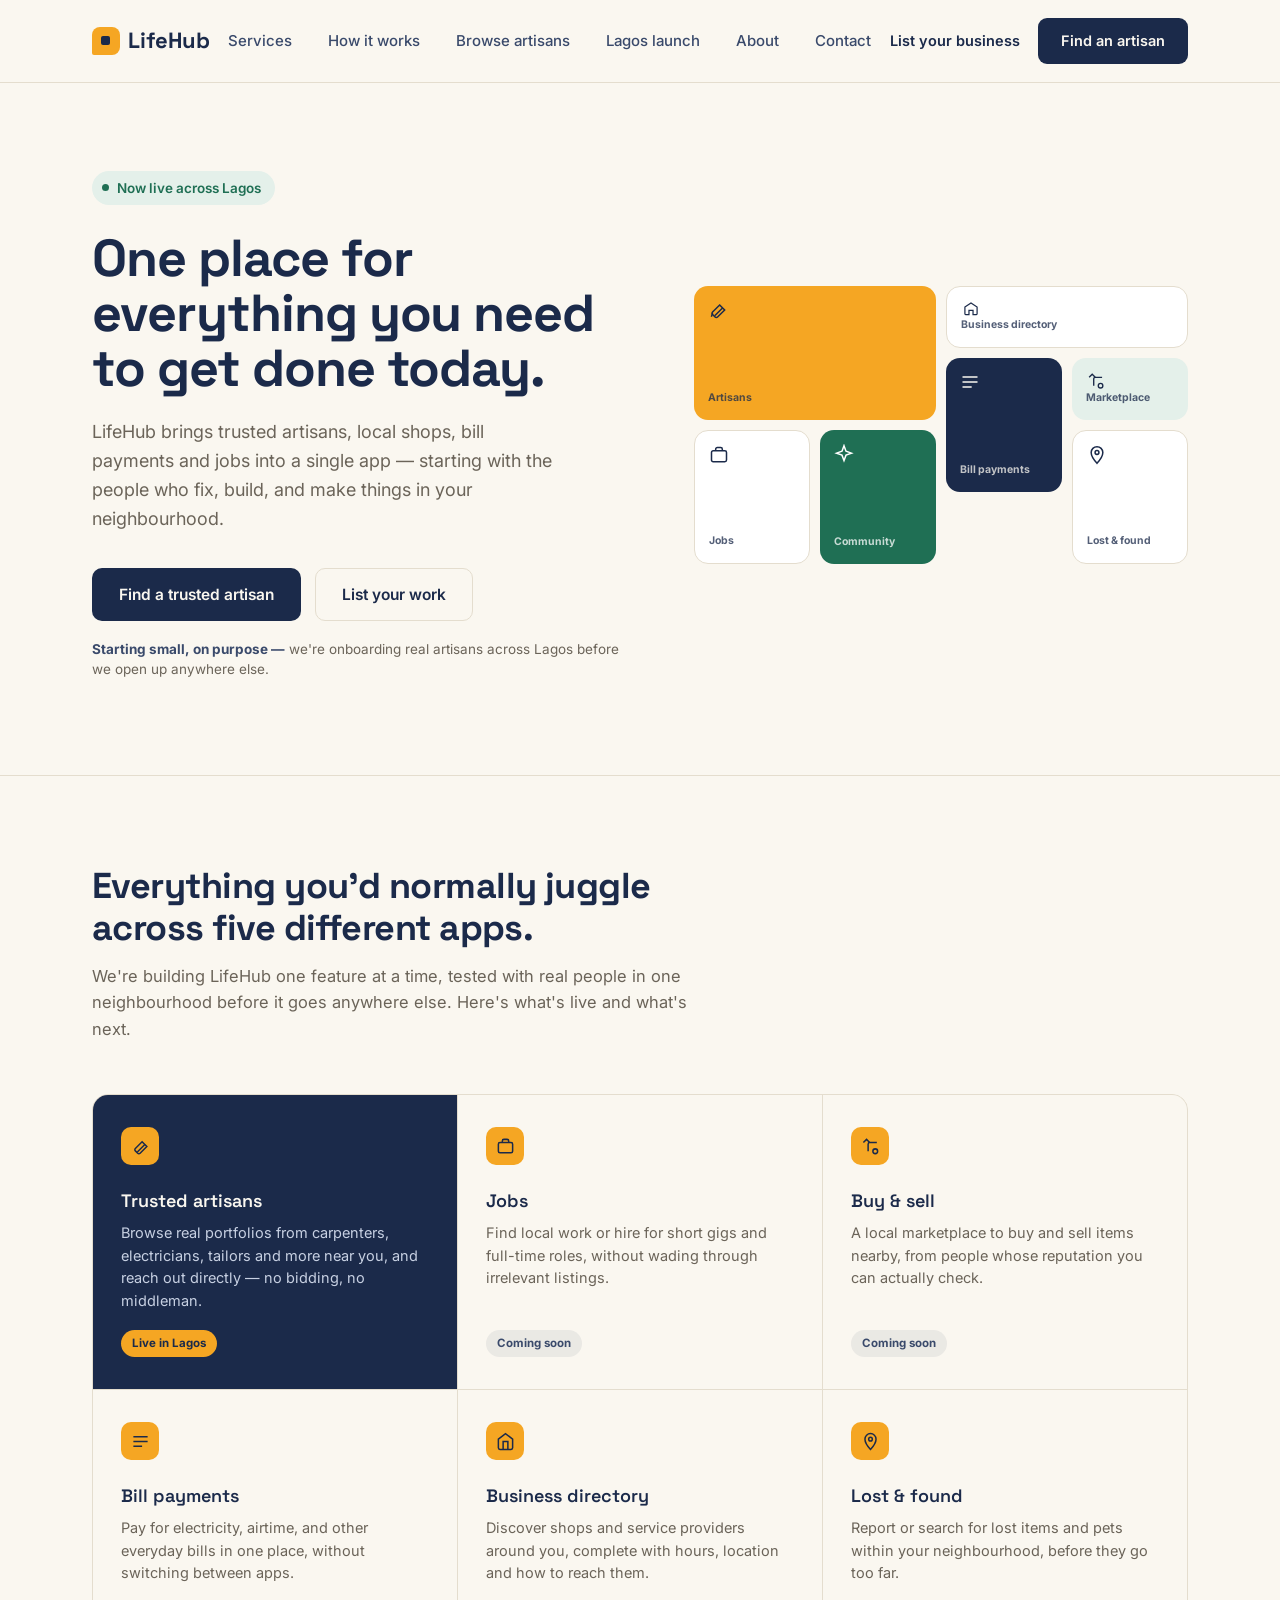
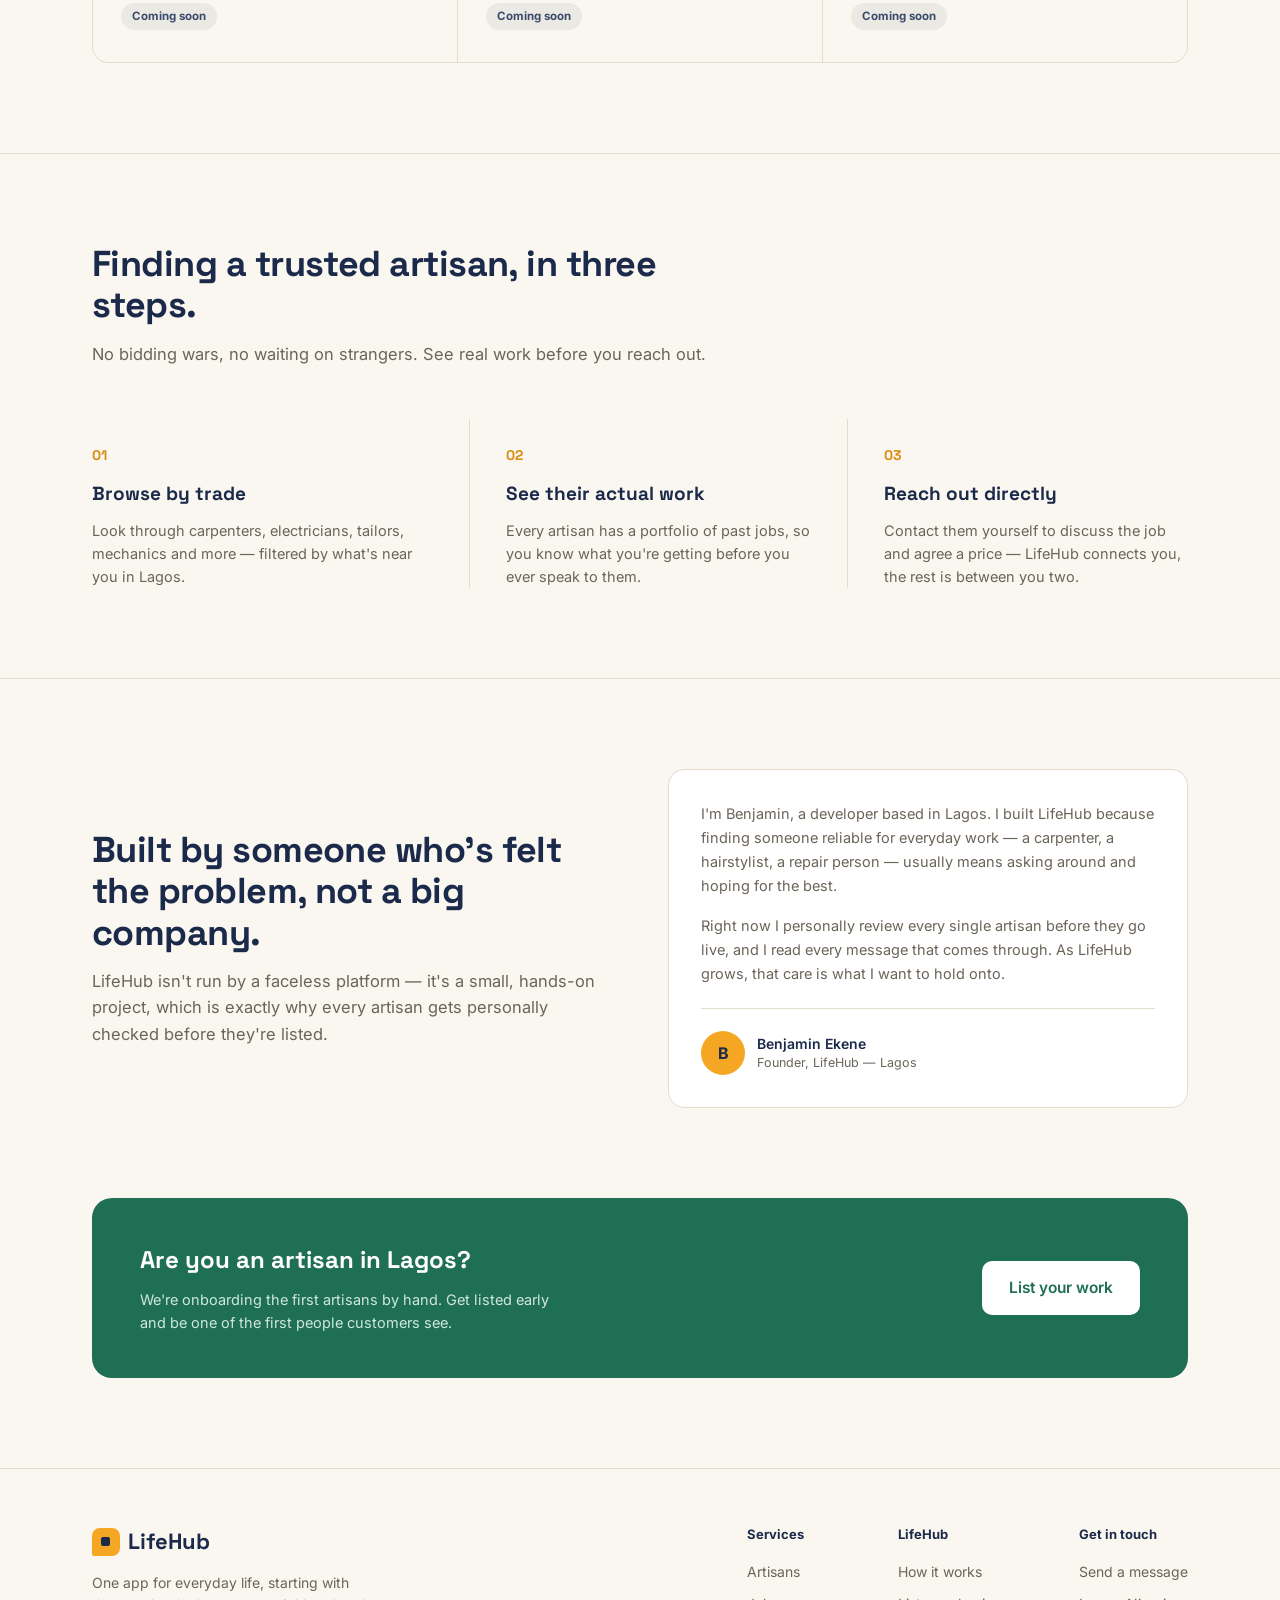
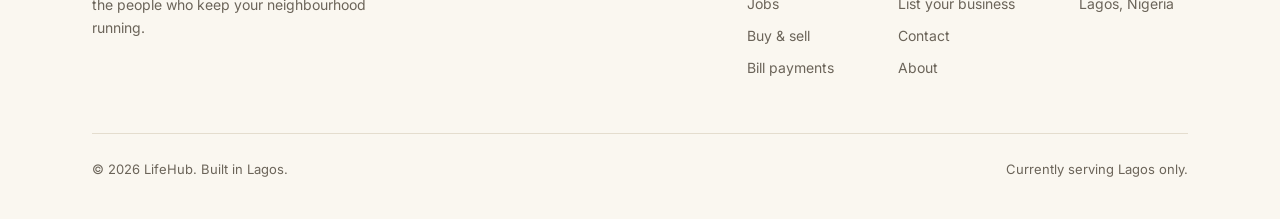
==== Index.html @ f6548a03 "Initial commit" ====
<!DOCTYPE html>
<html lang="en">
<head>
<meta charset="UTF-8">
<meta name="viewport" content="width=device-width, initial-scale=1.0">
<meta name="google-site-verification" content="GkeN5lmJ3OGEXdvxO642sOuE-AaN4ZKP-U6zUowFuHk" />
<title>LifeHub — Find Verified Artisans in Lagos</title>

<meta name="description" content="One app for everyday life in Lagos. Find trusted, verified artisans — plumbers, electricians, tailors and more.">

<!-- Open Graph / WhatsApp / Facebook -->
<meta property="og:type" content="website">
<meta property="og:title" content="LifeHub — One app for everyday life">
<meta property="og:description" content="Find trusted artisans across Lagos — real portfolios, no bidding, no middleman.">
<meta property="og:image" content="https://gleaming-crumble-67d3e2.netlify.app/og-image.png">
<meta property="og:url" content="https://gleaming-crumble-67d3e2.netlify.app/">

<!-- Twitter/X Card -->
<meta name="twitter:card" content="summary_large_image">
<meta name="twitter:title" content="LifeHub — One app for everyday life">
<meta name="twitter:description" content="Find trusted artisans across Lagos — real portfolios, no bidding, no middleman.">
<meta name="twitter:image" content="https://gleaming-crumble-67d3e2.netlify.app/og-image.png">

<link rel="icon" href="favicon.ico" sizes="any">
<link rel="icon" type="image/png" href="favicon-32.png">
<link rel="stylesheet" href="styles.css">
</head>
<body>

<header class="site-header">
  <div class="navbar">
    <a href="#top" class="logo"><span class="logo-mark"></span>LifeHub</a>

    <nav class="nav-links" id="navLinks">
      <a href="#services">Services</a>
      <a href="#how">How it works</a>
      <a href="browse.html">Browse artisans</a>
      <a href="#launch">Lagos launch</a>
      <a href="#about">About</a>
      <a href="contact.html">Contact</a>
    </nav>

    <div class="nav-actions">
      <a href="signup.html" class="btn-text">List your business</a>
      <a href="browse.html" class="btn btn-primary">Find an artisan</a>
      <button class="menu-toggle" id="menuToggle" aria-label="Toggle menu">
        <span></span><span></span><span></span>
      </button>
    </div>
  </div>
</header>

<main id="top">

  <!-- HERO -->
  <section class="hero">
    <div class="wrap">
      <div>
        <div class="eyebrow-pin"><span class="dot"></span>Now live across Lagos</div>
        <h1>One place for everything you need to get done today.</h1>
        <p class="lede">LifeHub brings trusted artisans, local shops, bill payments and jobs into a single app — starting with the people who fix, build, and make things in your neighbourhood.</p>
        <div class="hero-ctas">
          <a href="browse.html" class="btn btn-primary btn-large">Find a trusted artisan</a>
          <a href="signup.html" class="btn btn-secondary btn-large">List your work</a>
        </div>
        <p class="hero-note"><strong>Starting small, on purpose —</strong> we're onboarding real artisans across Lagos before we open up anywhere else.</p>
      </div>

      <div class="mosaic" aria-hidden="true">
        <div class="tile tile-1">
          <svg viewBox="0 0 24 24" fill="none" stroke="currentColor" stroke-width="1.8"><path d="M14 6l6 6-8.5 8.5a2.1 2.1 0 01-3 0l-3-3a2.1 2.1 0 010-3L14 6z"/><path d="M17.5 9.5L8 19"/><path d="M4 20l1.5-4"/></svg>
          <span class="tile-tag">Artisans</span>
        </div>
        <div class="tile tile-2">
          <svg viewBox="0 0 24 24" fill="none" stroke="currentColor" stroke-width="1.8"><path d="M3 9l9-6 9 6v10a1 1 0 01-1 1h-5v-6H9v6H4a1 1 0 01-1-1V9z"/></svg>
          <span class="tile-tag">Business directory</span>
        </div>
        <div class="tile tile-3">
          <svg viewBox="0 0 24 24" fill="none" stroke="currentColor" stroke-width="1.8"><path d="M3 6h18"/><path d="M3 12h18"/><path d="M3 18h11"/></svg>
          <span class="tile-tag">Bill payments</span>
        </div>
        <div class="tile tile-4">
          <svg viewBox="0 0 24 24" fill="none" stroke="currentColor" stroke-width="1.8"><path d="M20 7h-9a2 2 0 00-2 2v9"/><path d="M3 7l4-4 4 4"/><circle cx="18" cy="18" r="3"/></svg>
          <span class="tile-tag">Marketplace</span>
        </div>
        <div class="tile tile-5">
          <svg viewBox="0 0 24 24" fill="none" stroke="currentColor" stroke-width="1.8"><rect x="3" y="7" width="18" height="13" rx="2"/><path d="M8 7V5a2 2 0 012-2h4a2 2 0 012 2v2"/></svg>
          <span class="tile-tag">Jobs</span>
        </div>
        <div class="tile tile-6">
          <svg viewBox="0 0 24 24" fill="none" stroke="currentColor" stroke-width="1.8"><path d="M12 2l2.4 6.6L21 11l-6.6 2.4L12 20l-2.4-6.6L3 11l6.6-2.4L12 2z"/></svg>
          <span class="tile-tag">Community</span>
        </div>
        <div class="tile tile-7">
          <svg viewBox="0 0 24 24" fill="none" stroke="currentColor" stroke-width="1.8"><path d="M12 2a7 7 0 00-7 7c0 5.25 7 13 7 13s7-7.75 7-13a7 7 0 00-7-7z"/><circle cx="12" cy="9" r="2.3"/></svg>
          <span class="tile-tag">Lost &amp; found</span>
        </div>
      </div>
    </div>
  </section>

  <!-- SERVICES -->
  <section class="services" id="services">
    <div class="wrap">
      <div class="section-head">
        <h2>Everything you'd normally juggle across five different apps.</h2>
        <p>We're building LifeHub one feature at a time, tested with real people in one neighbourhood before it goes anywhere else. Here's what's live and what's next.</p>
      </div>

      <div class="service-board">

        <div class="service-cell is-live" id="artisans">
          <div>
            <div class="service-icon">
              <svg viewBox="0 0 24 24" fill="none" stroke="#1B2A4A" stroke-width="1.9"><path d="M14 6l6 6-8.5 8.5a2.1 2.1 0 01-3 0l-3-3a2.1 2.1 0 010-3L14 6z"/><path d="M17.5 9.5L8 19"/></svg>
            </div>
            <h3>Trusted artisans</h3>
            <p>Browse real portfolios from carpenters, electricians, tailors and more near you, and reach out directly — no bidding, no middleman.</p>
          </div>
          <span class="status-pill status-live">Live in Lagos</span>
        </div>

        <div class="service-cell">
          <div>
            <div class="service-icon">
              <svg viewBox="0 0 24 24" fill="none" stroke="#1B2A4A" stroke-width="1.9"><rect x="3" y="7" width="18" height="13" rx="2"/><path d="M8 7V5a2 2 0 012-2h4a2 2 0 012 2v2"/></svg>
            </div>
            <h3>Jobs</h3>
            <p>Find local work or hire for short gigs and full-time roles, without wading through irrelevant listings.</p>
          </div>
          <span class="status-pill status-soon">Coming soon</span>
        </div>

        <div class="service-cell">
          <div>
            <div class="service-icon">
              <svg viewBox="0 0 24 24" fill="none" stroke="#1B2A4A" stroke-width="1.9"><path d="M20 7h-9a2 2 0 00-2 2v9"/><path d="M3 7l4-4 4 4"/><circle cx="18" cy="18" r="3"/></svg>
            </div>
            <h3>Buy &amp; sell</h3>
            <p>A local marketplace to buy and sell items nearby, from people whose reputation you can actually check.</p>
          </div>
          <span class="status-pill status-soon">Coming soon</span>
        </div>

        <div class="service-cell">
          <div>
            <div class="service-icon">
              <svg viewBox="0 0 24 24" fill="none" stroke="#1B2A4A" stroke-width="1.9"><path d="M3 6h18"/><path d="M3 12h18"/><path d="M3 18h11"/></svg>
            </div>
            <h3>Bill payments</h3>
            <p>Pay for electricity, airtime, and other everyday bills in one place, without switching between apps.</p>
          </div>
          <span class="status-pill status-soon">Coming soon</span>
        </div>

        <div class="service-cell">
          <div>
            <div class="service-icon">
              <svg viewBox="0 0 24 24" fill="none" stroke="#1B2A4A" stroke-width="1.9"><path d="M9 22V12h6v10"/><path d="M3 9l9-7 9 7v11a2 2 0 01-2 2H5a2 2 0 01-2-2V9z"/></svg>
            </div>
            <h3>Business directory</h3>
            <p>Discover shops and service providers around you, complete with hours, location and how to reach them.</p>
          </div>
          <span class="status-pill status-soon">Coming soon</span>
        </div>

        <div class="service-cell">
          <div>
            <div class="service-icon">
              <svg viewBox="0 0 24 24" fill="none" stroke="#1B2A4A" stroke-width="1.9"><path d="M12 2a7 7 0 00-7 7c0 5.25 7 13 7 13s7-7.75 7-13a7 7 0 00-7-7z"/><circle cx="12" cy="9" r="2.3"/></svg>
            </div>
            <h3>Lost &amp; found</h3>
            <p>Report or search for lost items and pets within your neighbourhood, before they go too far.</p>
          </div>
          <span class="status-pill status-soon">Coming soon</span>
        </div>

      </div>
    </div>
  </section>

  <!-- HOW IT WORKS -->
  <section class="how" id="how">
    <div class="wrap">
      <div class="section-head">
        <h2>Finding a trusted artisan, in three steps.</h2>
        <p>No bidding wars, no waiting on strangers. See real work before you reach out.</p>
      </div>

      <div class="how-grid">
        <div class="how-step" data-num="01">
          <h3>Browse by trade</h3>
          <p>Look through carpenters, electricians, tailors, mechanics and more — filtered by what's near you in Lagos.</p>
        </div>
        <div class="how-step" data-num="02">
          <h3>See their actual work</h3>
          <p>Every artisan has a portfolio of past jobs, so you know what you're getting before you ever speak to them.</p>
        </div>
        <div class="how-step" data-num="03">
          <h3>Reach out directly</h3>
          <p>Contact them yourself to discuss the job and agree a price — LifeHub connects you, the rest is between you two.</p>
        </div>
      </div>
    </div>
  </section>

  <!-- ABOUT -->
  <section class="about-section" id="about">
    <div class="wrap">
      <div class="about-layout">
        <div class="section-head">
          <h2>Built by someone who's felt the problem, not a big company.</h2>
          <p>LifeHub isn't run by a faceless platform — it's a small, hands-on project, which is exactly why every artisan gets personally checked before they're listed.</p>
        </div>
        <div class="about-card">
          <p>I'm Benjamin, a developer based in Lagos. I built LifeHub because finding someone reliable for everyday work — a carpenter, a hairstylist, a repair person — usually means asking around and hoping for the best.</p>
          <p>Right now I personally review every single artisan before they go live, and I read every message that comes through. As LifeHub grows, that care is what I want to hold onto.</p>
          <div class="about-signature">
            <div class="about-avatar">B</div>
            <div>
              <div class="about-signature-name">Benjamin Ekene</div>
              <div class="about-signature-role">Founder, LifeHub — Lagos</div>
            </div>
          </div>
        </div>
      </div>
    </div>
  </section>

  <!-- LAUNCH BANNER -->
  <section class="wrap" id="launch">
    <div class="launch">
      <div>
        <h3>Are you an artisan in Lagos?</h3>
        <p>We're onboarding the first artisans by hand. Get listed early and be one of the first people customers see.</p>
      </div>
      <a href="signup.html" class="btn btn-primary btn-large">List your work</a>
    </div>
  </section>

</main>

<footer>
  <div class="wrap">
    <div class="footer-top">
      <div class="footer-brand">
        <a href="#top" class="logo"><span class="logo-mark"></span>LifeHub</a>
        <p>One app for everyday life, starting with the people who keep your neighbourhood running.</p>
      </div>

      <div class="footer-cols">
        <div class="footer-col">
          <h4>Services</h4>
          <a href="browse.html">Artisans</a>
          <a href="#services">Jobs</a>
          <a href="#services">Buy &amp; sell</a>
          <a href="#services">Bill payments</a>
        </div>
        <div class="footer-col">
          <h4>LifeHub</h4>
          <a href="#how">How it works</a>
          <a href="signup.html">List your business</a>
          <a href="contact.html">Contact</a>
          <a href="#top">About</a>
        </div>
        <div class="footer-col">
          <h4>Get in touch</h4>
          <a href="contact.html">Send a message</a>
          <a href="#">Lagos, Nigeria</a>
        </div>
      </div>
    </div>

    <div class="footer-bottom">
      <span>© 2026 LifeHub. Built in Lagos.</span>
      <span>Currently serving Lagos only.</span>
    </div>
  </div>
</footer>

<script src="script.js"></script>

</body>
</html>
---- styles.css ----
@import url('https://fonts.googleapis.com/css2?family=Space+Grotesk:wght@400;500;600;700&family=Inter:wght@400;500;600;700&display=swap');

  :root{
    --paper: #FAF7F0;
    --ink: #1B2A4A;
    --ink-soft: #3A4A6B;
    --marigold: #F5A623;
    --marigold-deep: #D98C0F;
    --leaf: #1F6F54;
    --leaf-soft: #E4F0EA;
    --text: #201D18;
    --text-mute: #6B6459;
    --line: #E4DDCE;
    --white: #FFFFFF;
  }

  *{box-sizing:border-box; margin:0; padding:0;}

  html{scroll-behavior:smooth;}

  body{
    background:var(--paper);
    color:var(--text);
    font-family:'Inter', sans-serif;
    line-height:1.5;
    -webkit-font-smoothing:antialiased;
  }

  h1,h2,h3, .logo{
    font-family:'Space Grotesk', sans-serif;
    color:var(--ink);
  }

  a{color:inherit; text-decoration:none;}

  img,svg{display:block; max-width:100%;}

  .wrap{
    max-width:1160px;
    margin:0 auto;
    padding:0 32px;
  }

  /* ---------- NAVBAR ---------- */

  header.site-header{
    position:sticky;
    top:0;
    z-index:50;
    background:rgba(250,247,240,0.92);
    backdrop-filter:blur(8px);
    border-bottom:1px solid var(--line);
  }

  .navbar{
    display:flex;
    align-items:center;
    justify-content:space-between;
    padding:18px 32px;
    max-width:1160px;
    margin:0 auto;
  }

  .logo{
    font-size:22px;
    font-weight:700;
    letter-spacing:-0.01em;
    display:flex;
    align-items:center;
    gap:8px;
  }

  .logo-mark{
    width:28px;
    height:28px;
    background:var(--marigold);
    border-radius:8px 8px 8px 2px;
    display:inline-block;
    position:relative;
  }
  .logo-mark::after{
    content:"";
    position:absolute;
    width:9px;
    height:9px;
    background:var(--ink);
    border-radius:2px;
    top:9px;
    left:9px;
  }

  nav.nav-links{
    display:flex;
    align-items:center;
    gap:36px;
  }

  nav.nav-links a{
    font-size:15px;
    font-weight:500;
    color:var(--ink-soft);
    transition:color .15s ease;
  }

  nav.nav-links a:hover{ color:var(--ink); }

  .nav-actions{
    display:flex;
    align-items:center;
    gap:18px;
  }

  .btn{
    display:inline-flex;
    align-items:center;
    justify-content:center;
    padding:11px 22px;
    border-radius:9px;
    font-weight:600;
    font-size:14.5px;
    cursor:pointer;
    border:1px solid transparent;
    transition:transform .12s ease, box-shadow .12s ease, background .15s ease;
  }

  .btn-primary{
    background:var(--ink);
    color:var(--paper);
  }
  .btn-primary:hover{ background:#233761; }

  .btn-text{
    color:var(--ink);
    font-weight:600;
    font-size:14.5px;
  }

  .menu-toggle{
    display:none;
    flex-direction:column;
    gap:5px;
    background:none;
    border:none;
    cursor:pointer;
    padding:6px;
  }
  .menu-toggle span{
    width:22px;
    height:2px;
    background:var(--ink);
    display:block;
  }

  /* ---------- HERO ---------- */

  .hero{
    padding:88px 0 96px;
  }

  .hero .wrap{
    display:grid;
    grid-template-columns:1.05fr 0.95fr;
    gap:56px;
    align-items:center;
  }

  .eyebrow-pin{
    display:inline-flex;
    align-items:center;
    gap:8px;
    background:var(--leaf-soft);
    color:var(--leaf);
    font-weight:600;
    font-size:13.5px;
    padding:7px 14px 7px 10px;
    border-radius:100px;
    margin-bottom:26px;
  }
  .eyebrow-pin .dot{
    width:7px; height:7px; border-radius:50%;
    background:var(--leaf);
  }

  .hero h1{
    font-size:52px;
    line-height:1.06;
    font-weight:700;
    letter-spacing:-0.02em;
    max-width:560px;
  }

  .hero p.lede{
    margin-top:22px;
    font-size:18px;
    color:var(--text-mute);
    max-width:460px;
    line-height:1.6;
  }

  .hero-ctas{
    margin-top:34px;
    display:flex;
    gap:14px;
    align-items:center;
    flex-wrap:wrap;
  }

  .btn-large{
    padding:14px 26px;
    font-size:15.5px;
    border-radius:10px;
  }

  .btn-secondary{
    background:transparent;
    color:var(--ink);
    border:1.5px solid var(--line);
  }
  .btn-secondary:hover{ border-color:var(--ink); }

  .hero-note{
    margin-top:18px;
    font-size:13.5px;
    color:var(--text-mute);
  }
  .hero-note strong{ color:var(--ink-soft); }

  /* ---------- HERO MOSAIC ---------- */

  .mosaic{
    display:grid;
    grid-template-columns:repeat(4, 1fr);
    grid-template-rows:repeat(4, 62px);
    gap:10px;
  }

  .tile{
    border-radius:14px;
    padding:14px;
    display:flex;
    flex-direction:column;
    justify-content:space-between;
    font-size:12.5px;
    font-weight:600;
    color:var(--ink);
  }

  .tile svg{ width:20px; height:20px; }

  .tile-1{ grid-column:1/3; grid-row:1/3; background:var(--marigold); color:var(--ink); }
  .tile-2{ grid-column:3/5; grid-row:1/2; background:var(--white); border:1px solid var(--line); }
  .tile-3{ grid-column:3/4; grid-row:2/4; background:var(--ink); color:var(--paper); }
  .tile-4{ grid-column:4/5; grid-row:2/3; background:var(--leaf-soft); }
  .tile-5{ grid-column:1/2; grid-row:3/5; background:var(--white); border:1px solid var(--line); }
  .tile-6{ grid-column:2/3; grid-row:3/5; background:var(--leaf); color:var(--white); }
  .tile-7{ grid-column:4/5; grid-row:3/5; background:var(--white); border:1px solid var(--line); }

  .tile-tag{
    font-size:10.5px;
    font-weight:700;
    text-transform:none;
    opacity:.75;
  }

  /* ---------- SERVICES ---------- */

  .services{
    padding:90px 0;
    border-top:1px solid var(--line);
  }

  .section-head{
    max-width:620px;
    margin-bottom:52px;
  }

  .section-head h2{
    font-size:36px;
    font-weight:700;
    letter-spacing:-0.015em;
    line-height:1.15;
  }

  .section-head p{
    margin-top:14px;
    font-size:16.5px;
    color:var(--text-mute);
    line-height:1.6;
  }

  .service-board{
    display:grid;
    grid-template-columns:repeat(3, 1fr);
    gap:1px;
    background:var(--line);
    border:1px solid var(--line);
    border-radius:16px;
    overflow:hidden;
  }

  .service-cell{
    background:var(--paper);
    padding:32px 28px;
    position:relative;
    min-height:190px;
    display:flex;
    flex-direction:column;
    justify-content:space-between;
  }

  .service-cell.is-live{
    background:var(--ink);
    color:var(--paper);
  }

  .service-cell.is-live h3{ color:var(--paper); }
  .service-cell.is-live p{ color:#C7D0E2; }

  .service-icon{
    width:38px;
    height:38px;
    border-radius:10px;
    background:var(--marigold);
    display:flex;
    align-items:center;
    justify-content:center;
    margin-bottom:22px;
  }

  .service-cell.is-live .service-icon{ background:var(--marigold); }

  .service-icon svg{ width:19px; height:19px; }

  .service-cell h3{
    font-size:18px;
    font-weight:600;
    margin-bottom:8px;
  }

  .service-cell p{
    font-size:14.5px;
    color:var(--text-mute);
    line-height:1.55;
  }

  .status-pill{
    align-self:flex-start;
    margin-top:18px;
    font-size:11.5px;
    font-weight:700;
    padding:5px 11px;
    border-radius:100px;
  }

  .status-live{
    background:var(--marigold);
    color:var(--ink);
  }

  .status-soon{
    background:rgba(27,42,74,0.07);
    color:var(--ink-soft);
  }

  .service-cell.is-live .status-soon{
    background:rgba(255,255,255,0.12);
    color:#C7D0E2;
  }

  /* ---------- HOW IT WORKS ---------- */

  .how{
    padding:90px 0;
    border-top:1px solid var(--line);
  }

  .how-grid{
    display:grid;
    grid-template-columns:repeat(3, 1fr);
    gap:36px;
    margin-top:52px;
  }

  .how-step{
    position:relative;
    padding-top:26px;
  }

  .how-step::before{
    content:attr(data-num);
    font-family:'Space Grotesk', sans-serif;
    font-size:14px;
    font-weight:700;
    color:var(--marigold-deep);
    display:block;
    margin-bottom:14px;
  }

  .how-step h3{
    font-size:19px;
    margin-bottom:10px;
  }

  .how-step p{
    font-size:14.5px;
    color:var(--text-mute);
    line-height:1.6;
  }

  .how-step + .how-step{
    border-left:1px solid var(--line);
    padding-left:36px;
  }

  /* ---------- LAUNCH BANNER ---------- */

  .launch{
    background:var(--leaf);
    color:var(--white);
    border-radius:20px;
    padding:44px 48px;
    margin:0 32px 90px;
    max-width:1096px;
    margin-left:auto;
    margin-right:auto;
    display:flex;
    align-items:center;
    justify-content:space-between;
    gap:32px;
    flex-wrap:wrap;
  }

  .launch h3{
    color:var(--white);
    font-size:24px;
    max-width:420px;
  }

  .launch p{
    margin-top:10px;
    color:#CFE7DD;
    font-size:14.5px;
    max-width:420px;
    line-height:1.6;
  }

  .launch .btn-primary{
    background:var(--white);
    color:var(--leaf);
    white-space:nowrap;
  }
  .launch .btn-primary:hover{ background:#F1FBF6; }

  /* ---------- FOOTER ---------- */

  footer{
    border-top:1px solid var(--line);
    padding:56px 0 40px;
  }

  .footer-top{
    display:flex;
    justify-content:space-between;
    gap:40px;
    flex-wrap:wrap;
    margin-bottom:44px;
  }

  .footer-brand p{
    margin-top:14px;
    font-size:14px;
    color:var(--text-mute);
    max-width:280px;
    line-height:1.6;
  }

  .footer-cols{
    display:flex;
    gap:64px;
    flex-wrap:wrap;
  }

  .footer-col h4{
    font-size:13px;
    font-weight:700;
    color:var(--ink);
    margin-bottom:16px;
  }

  .footer-col a{
    display:block;
    font-size:14px;
    color:var(--text-mute);
    margin-bottom:11px;
  }
  .footer-col a:hover{ color:var(--ink); }

  .footer-bottom{
    padding-top:26px;
    border-top:1px solid var(--line);
    display:flex;
    justify-content:space-between;
    font-size:13px;
    color:var(--text-mute);
    flex-wrap:wrap;
    gap:12px;
  }

  /* ---------- RESPONSIVE ---------- */

  @media (max-width:860px){
    .hero .wrap{ grid-template-columns:1fr; }
    .mosaic{ grid-template-rows:repeat(4, 54px); order:-1; }
    .hero h1{ font-size:38px; }
    .service-board{ grid-template-columns:1fr; }
    .how-grid{ grid-template-columns:1fr; }
    .how-step + .how-step{ border-left:none; padding-left:0; border-top:1px solid var(--line); padding-top:26px; }
    nav.nav-links{
      position:absolute;
      top:100%;
      left:0;
      right:0;
      background:var(--paper);
      border-bottom:1px solid var(--line);
      flex-direction:column;
      align-items:flex-start;
      padding:24px 32px;
      gap:18px;
      display:none;
    }
    nav.nav-links.open{ display:flex; }
    .menu-toggle{ display:flex; }
    .nav-actions .btn-text{ display:none; }
    .launch{ flex-direction:column; align-items:flex-start; }
  }

  @media (prefers-reduced-motion: reduce){
    html{ scroll-behavior:auto; }
    *{ transition:none !important; }
  }

  /* ---------- FORM PAGES (signup / browse) ---------- */

  .page-hero{
    padding:56px 0 40px;
    border-bottom:1px solid var(--line);
  }

  .page-hero .eyebrow-pin{ margin-bottom:20px; }

  .page-hero h1{
    font-size:38px;
    font-weight:700;
    letter-spacing:-0.015em;
    max-width:640px;
  }

  .page-hero p.lede{
    margin-top:14px;
    font-size:16.5px;
    color:var(--text-mute);
    max-width:560px;
    line-height:1.6;
  }

  .form-section{
    padding:56px 0 100px;
  }

  .form-layout{
    display:grid;
    grid-template-columns:1fr 320px;
    gap:48px;
    align-items:start;
  }

  .form-card{
    background:var(--white);
    border:1px solid var(--line);
    border-radius:16px;
    padding:40px;
  }

  .form-group{
    margin-bottom:26px;
  }

  .form-group:last-child{ margin-bottom:0; }

  .form-row{
    display:grid;
    grid-template-columns:1fr 1fr;
    gap:20px;
  }

  label{
    display:block;
    font-size:14px;
    font-weight:600;
    color:var(--ink);
    margin-bottom:8px;
  }

  label .optional{
    font-weight:500;
    color:var(--text-mute);
    font-size:12.5px;
  }

  .field-hint{
    margin-top:7px;
    font-size:13px;
    color:var(--text-mute);
  }

  input[type="text"],
  input[type="tel"],
  input[type="email"],
  select,
  textarea{
    width:100%;
    font-family:'Inter', sans-serif;
    font-size:15px;
    color:var(--text);
    background:var(--paper);
    border:1.5px solid var(--line);
    border-radius:9px;
    padding:12px 14px;
    transition:border-color .15s ease;
  }

  input[type="text"]:focus,
  input[type="tel"]:focus,
  input[type="email"]:focus,
  select:focus,
  textarea:focus{
    outline:none;
    border-color:var(--ink);
  }

  textarea{
    resize:vertical;
    min-height:110px;
    line-height:1.55;
  }

  select{
    appearance:none;
    background-image:url("data:image/svg+xml;utf8,<svg xmlns='http://www.w3.org/2000/svg' width='14' height='14' viewBox='0 0 24 24' fill='none' stroke='%233A4A6B' stroke-width='2'><path d='M6 9l6 6 6-6'/></svg>");
    background-repeat:no-repeat;
    background-position:right 14px center;
    padding-right:38px;
  }

  .chip-group{
    display:flex;
    flex-wrap:wrap;
    gap:10px;
  }

  .chip-option{
    position:relative;
  }

  .chip-option input{
    position:absolute;
    opacity:0;
    width:100%;
    height:100%;
    cursor:pointer;
    margin:0;
  }

  .chip-option span{
    display:inline-flex;
    align-items:center;
    padding:9px 16px;
    border-radius:100px;
    border:1.5px solid var(--line);
    font-size:14px;
    font-weight:500;
    color:var(--ink-soft);
    background:var(--paper);
    transition:all .12s ease;
  }

  .chip-option input:checked + span{
    background:var(--ink);
    border-color:var(--ink);
    color:var(--paper);
  }

  .upload-zone{
    border:1.5px dashed var(--line);
    border-radius:12px;
    padding:32px 20px;
    text-align:center;
    background:var(--paper);
    cursor:pointer;
    transition:border-color .15s ease;
  }

  .upload-zone:hover, .upload-zone.dragover{
    border-color:var(--marigold-deep);
  }

  .upload-zone svg{
    width:26px;
    height:26px;
    margin:0 auto 12px;
    color:var(--ink-soft);
  }

  .upload-zone p{
    font-size:14px;
    color:var(--text-mute);
  }

  .upload-zone p strong{ color:var(--ink); }

  .upload-zone input[type="file"]{ display:none; }

  .preview-grid{
    display:flex;
    flex-wrap:wrap;
    gap:10px;
    margin-top:14px;
  }

  .preview-thumb{
    width:64px;
    height:64px;
    border-radius:8px;
    background:var(--leaf-soft);
    display:flex;
    align-items:center;
    justify-content:center;
    font-size:11px;
    font-weight:600;
    color:var(--leaf);
    text-align:center;
    padding:4px;
    overflow:hidden;
    position:relative;
  }

  .preview-thumb img{
    width:100%;
    height:100%;
    object-fit:cover;
    border-radius:8px;
  }

  .preview-thumb button{
    position:absolute;
    top:-6px;
    right:-6px;
    width:18px;
    height:18px;
    border-radius:50%;
    background:var(--ink);
    color:var(--paper);
    border:none;
    font-size:11px;
    line-height:1;
    cursor:pointer;
  }

  .form-submit-row{
    margin-top:8px;
    display:flex;
    align-items:center;
    gap:16px;
  }

  .form-note{
    font-size:13px;
    color:var(--text-mute);
  }

  /* sidebar */

  .form-side{
    display:flex;
    flex-direction:column;
    gap:20px;
  }

  .side-card{
    background:var(--leaf-soft);
    border-radius:14px;
    padding:26px;
  }

  .side-card h4{
    font-size:15px;
    font-weight:700;
    color:var(--leaf);
    margin-bottom:12px;
  }

  .side-card ul{
    list-style:none;
    display:flex;
    flex-direction:column;
    gap:10px;
  }

  .side-card li{
    font-size:13.5px;
    color:var(--ink-soft);
    line-height:1.5;
    padding-left:18px;
    position:relative;
  }

  .side-card li::before{
    content:"";
    position:absolute;
    left:0;
    top:6px;
    width:6px;
    height:6px;
    border-radius:50%;
    background:var(--leaf);
  }

  .side-card.dark{
    background:var(--ink);
  }

  .side-card.dark h4{ color:var(--marigold); }
  .side-card.dark li{ color:#C7D0E2; }
  .side-card.dark li::before{ background:var(--marigold); }

  /* success state */

  .success-state{
    text-align:center;
    padding:60px 20px;
  }

  .success-icon{
    width:64px;
    height:64px;
    border-radius:50%;
    background:var(--leaf-soft);
    color:var(--leaf);
    display:flex;
    align-items:center;
    justify-content:center;
    margin:0 auto 24px;
  }

  .success-icon svg{ width:28px; height:28px; }

  .success-state h2{ font-size:26px; margin-bottom:10px; }
  .success-state p{ color:var(--text-mute); font-size:15px; max-width:400px; margin:0 auto; }

  @media (max-width:860px){
    .form-layout{ grid-template-columns:1fr; }
    .form-row{ grid-template-columns:1fr; }
    .form-card{ padding:26px; }
  }

  /* ---------- BROWSE PAGE ---------- */

  .browse-controls{
    display:flex;
    gap:14px;
    align-items:center;
    margin-bottom:36px;
    flex-wrap:wrap;
  }

  .search-input{
    position:relative;
    flex:1;
    min-width:220px;
  }

  .search-input svg{
    position:absolute;
    left:14px;
    top:50%;
    transform:translateY(-50%);
    width:17px;
    height:17px;
    color:var(--text-mute);
  }

  .search-input input{
    padding-left:42px;
  }

  .filter-chips{
    display:flex;
    gap:8px;
    flex-wrap:wrap;
  }

  .filter-chip{
    padding:9px 16px;
    border-radius:100px;
    border:1.5px solid var(--line);
    font-size:13.5px;
    font-weight:500;
    color:var(--ink-soft);
    background:var(--white);
    cursor:pointer;
    transition:all .12s ease;
  }

  .filter-chip.active{
    background:var(--ink);
    border-color:var(--ink);
    color:var(--paper);
  }

  .artisan-grid{
    display:grid;
    grid-template-columns:repeat(3, 1fr);
    gap:20px;
  }

  .artisan-card{
    background:var(--white);
    border:1px solid var(--line);
    border-radius:16px;
    overflow:hidden;
    transition:box-shadow .15s ease, transform .15s ease;
  }

  .artisan-card:hover{
    box-shadow:0 8px 24px rgba(27,42,74,0.08);
    transform:translateY(-2px);
  }

  .artisan-photos{
    display:grid;
    grid-template-columns:1.3fr 1fr;
    grid-template-rows:1fr;
    gap:2px;
    height:130px;
    overflow:hidden;
  }

  .artisan-photos .photo-main,
  .artisan-photos .photo-stack{
    background:var(--leaf-soft);
    display:flex;
    align-items:center;
    justify-content:center;
    color:var(--leaf);
    font-size:11px;
    font-weight:600;
    overflow:hidden;
  }

  .artisan-photos .photo-stack{
    display:flex;
    flex-direction:column;
    gap:2px;
  }

  .artisan-photos .photo-stack > div{
    flex:1;
    background:var(--leaf-soft);
    display:flex;
    align-items:center;
    justify-content:center;
    color:var(--leaf);
    overflow:hidden;
  }

  .artisan-body{
    padding:20px;
  }

  .artisan-top{
    display:flex;
    justify-content:space-between;
    align-items:flex-start;
    gap:10px;
    margin-bottom:6px;
  }

  .artisan-body h3{
    font-size:16.5px;
    font-weight:600;
  }

  .trade-tag{
    font-size:11.5px;
    font-weight:700;
    color:var(--marigold-deep);
    background:rgba(245,166,35,0.13);
    padding:4px 10px;
    border-radius:100px;
    white-space:nowrap;
  }

  .artisan-meta{
    font-size:13px;
    color:var(--text-mute);
    margin-bottom:10px;
  }

  .artisan-bio{
    font-size:13.5px;
    color:var(--text-mute);
    line-height:1.55;
    margin-bottom:16px;
  }

  .artisan-contact{
    width:100%;
    text-align:center;
  }

  .empty-state{
    text-align:center;
    padding:70px 20px;
    color:var(--text-mute);
    grid-column:1/-1;
  }

  .empty-state h3{
    color:var(--ink);
    font-size:19px;
    margin-bottom:8px;
  }

  @media (max-width:860px){
    .artisan-grid{ grid-template-columns:1fr; }
  }
  @media (min-width:861px) and (max-width:1100px){
    .artisan-grid{ grid-template-columns:repeat(2, 1fr); }
  }

  /* ---------- ADMIN PAGE ---------- */

  .admin-shell{
    min-height:100vh;
  }

  .admin-login-wrap{
    min-height:calc(100vh - 200px);
    display:flex;
    align-items:center;
    justify-content:center;
    padding:40px 20px;
  }

  .login-card{
    background:var(--white);
    border:1px solid var(--line);
    border-radius:16px;
    padding:40px;
    width:100%;
    max-width:380px;
  }

  .login-card h2{
    font-size:22px;
    margin-bottom:6px;
  }

  .login-card p.lede-sm{
    font-size:14px;
    color:var(--text-mute);
    margin-bottom:26px;
  }

  .login-error{
    background:#FDEDED;
    color:#B4232C;
    font-size:13.5px;
    padding:10px 14px;
    border-radius:8px;
    margin-bottom:18px;
    display:none;
  }

  .admin-header{
    padding:32px 0 24px;
    border-bottom:1px solid var(--line);
    display:flex;
    justify-content:space-between;
    align-items:center;
    flex-wrap:wrap;
    gap:16px;
  }

  .admin-header h1{
    font-size:26px;
    font-weight:700;
  }

  .status-tabs{
    display:flex;
    gap:8px;
    margin:28px 0 24px;
  }

  .status-tab{
    padding:9px 18px;
    border-radius:100px;
    border:1.5px solid var(--line);
    font-size:13.5px;
    font-weight:600;
    color:var(--ink-soft);
    background:var(--white);
    cursor:pointer;
  }

  .status-tab.active{
    background:var(--ink);
    border-color:var(--ink);
    color:var(--paper);
  }

  .status-tab .count{
    opacity:.7;
    font-weight:500;
  }

  .admin-list{
    display:flex;
    flex-direction:column;
    gap:14px;
  }

  .admin-row{
    background:var(--white);
    border:1px solid var(--line);
    border-radius:14px;
    padding:22px;
    display:grid;
    grid-template-columns:auto 1fr auto;
    gap:20px;
    align-items:center;
  }

  .admin-thumbs{
    display:flex;
    gap:6px;
  }

  .admin-thumbs .thumb{
    width:56px;
    height:56px;
    border-radius:8px;
    background:var(--leaf-soft);
    overflow:hidden;
    display:flex;
    align-items:center;
    justify-content:center;
    font-size:10px;
    color:var(--leaf);
  }

  .admin-thumbs .thumb img{
    width:100%;
    height:100%;
    object-fit:cover;
  }

  .admin-info h3{
    font-size:16.5px;
    margin-bottom:4px;
  }

  .admin-info .admin-meta{
    font-size:13px;
    color:var(--text-mute);
    margin-bottom:6px;
  }

  .admin-info .admin-bio{
    font-size:13.5px;
    color:var(--text-mute);
    line-height:1.5;
    max-width:520px;
  }

  .admin-actions{
    display:flex;
    flex-direction:column;
    gap:8px;
    min-width:130px;
  }

  .admin-badge{
    align-self:flex-start;
    font-size:11px;
    font-weight:700;
    padding:4px 10px;
    border-radius:100px;
    margin-bottom:4px;
  }

  .badge-pending{ background:rgba(245,166,35,0.15); color:var(--marigold-deep); }
  .badge-approved{ background:var(--leaf-soft); color:var(--leaf); }
  .badge-rejected{ background:#FDEDED; color:#B4232C; }

  .btn-small{
    padding:8px 14px;
    font-size:13px;
    border-radius:8px;
  }

  .btn-approve{
    background:var(--leaf);
    color:var(--white);
  }
  .btn-reject{
    background:transparent;
    border:1.5px solid var(--line);
    color:var(--ink-soft);
  }
  .btn-delete{
    background:transparent;
    color:#B4232C;
    border:1.5px solid transparent;
    font-size:12.5px;
  }

  @media (max-width:760px){
    .admin-row{ grid-template-columns:1fr; }
    .admin-actions{ flex-direction:row; flex-wrap:wrap; }
  }

  /* ---------- TRUST STRIP (browse page) ---------- */

  .trust-strip{
    display:flex;
    flex-wrap:wrap;
    gap:28px;
    margin-top:32px;
    padding-top:28px;
    border-top:1px solid var(--line);
  }

  .trust-item{
    display:flex;
    align-items:flex-start;
    gap:10px;
    max-width:280px;
    font-size:13.5px;
    color:var(--text-mute);
    line-height:1.5;
  }

  .trust-item svg{
    width:20px;
    height:20px;
    flex-shrink:0;
    color:var(--leaf);
    margin-top:1px;
  }

  .trust-item strong{
    color:var(--ink);
  }

  /* ---------- VERIFIED BADGE (artisan card) ---------- */

  .verified-badge{
    display:inline-flex;
    align-items:center;
    gap:5px;
    font-size:12px;
    font-weight:600;
    color:var(--leaf);
    margin-bottom:10px;
  }

  .verified-badge svg{
    width:14px;
    height:14px;
  }

  .report-link{
    display:inline-block;
    margin-top:10px;
    font-size:12.5px;
    color:var(--text-mute);
    text-decoration:underline;
  }

  .report-link:hover{ color:var(--ink-soft); }

  /* ---------- SAFETY SECTION (browse page) ---------- */

  .safety-section{
    padding:70px 0 100px;
    border-top:1px solid var(--line);
  }

  .heading-sm{
    font-size:24px;
    font-weight:700;
    margin-bottom:28px;
  }

  .safety-grid{
    display:grid;
    grid-template-columns:repeat(4, 1fr);
    gap:20px;
  }

  .safety-item{
    background:var(--white);
    border:1px solid var(--line);
    border-radius:14px;
    padding:22px;
  }

  .safety-num{
    display:inline-flex;
    align-items:center;
    justify-content:center;
    width:26px;
    height:26px;
    border-radius:50%;
    background:var(--leaf-soft);
    color:var(--leaf);
    font-size:13px;
    font-weight:700;
    margin-bottom:12px;
  }

  .safety-item p{
    font-size:13.5px;
    color:var(--text-mute);
    line-height:1.55;
  }

  .safety-item a{
    color:var(--leaf);
    font-weight:600;
    text-decoration:underline;
  }

  @media (max-width:860px){
    .safety-grid{ grid-template-columns:1fr 1fr; }
  }
  @media (max-width:560px){
    .safety-grid{ grid-template-columns:1fr; }
  }

  /* ---------- ABOUT SECTION (landing page) ---------- */

  .about-section{
    padding:90px 0;
    border-top:1px solid var(--line);
  }

  .about-layout{
    display:grid;
    grid-template-columns:1fr 1fr;
    gap:56px;
    align-items:center;
  }

  .about-layout .section-head{
    margin-bottom:0;
  }

  .about-card{
    background:var(--white);
    border:1px solid var(--line);
    border-radius:16px;
    padding:32px;
  }

  .about-card p{
    font-size:14.5px;
    color:var(--text-mute);
    line-height:1.65;
    margin-bottom:16px;
  }

  .about-card p:last-child{ margin-bottom:0; }

  .about-signature{
    display:flex;
    align-items:center;
    gap:12px;
    margin-top:22px;
    padding-top:22px;
    border-top:1px solid var(--line);
  }

  .about-avatar{
    width:44px;
    height:44px;
    border-radius:50%;
    background:var(--marigold);
    display:flex;
    align-items:center;
    justify-content:center;
    font-weight:700;
    color:var(--ink);
    font-size:16px;
    flex-shrink:0;
  }

  .about-signature-name{
    font-weight:600;
    font-size:14px;
    color:var(--ink);
  }

  .about-signature-role{
    font-size:12.5px;
    color:var(--text-mute);
  }

  @media (max-width:860px){
    .about-layout{ grid-template-columns:1fr; }
  }

  /* ---------- STAR RATING (review page) ---------- */

  .star-rating{
    display:flex;
    gap:6px;
  }

  .star{
    background:none;
    border:none;
    font-size:36px;
    line-height:1;
    color:var(--line);
    cursor:pointer;
    padding:0;
    transition:color .1s ease, transform .1s ease;
  }

  .star:hover{ transform:scale(1.1); }

  .star.active{ color:var(--marigold); }

  /* ---------- RATING SUMMARY (artisan card) ---------- */

  .rating-summary{
    display:flex;
    align-items:center;
    gap:5px;
    font-size:13px;
    color:var(--ink-soft);
    margin-bottom:8px;
  }

  .rating-summary .stars-inline{
    color:var(--marigold);
    letter-spacing:1px;
  }

  .rating-summary .rating-count{
    color:var(--text-mute);
  }

  .review-link{
    display:inline-block;
    margin-top:8px;
    margin-left:10px;
    font-size:12.5px;
    color:var(--leaf);
    text-decoration:underline;
  }

  /* ---------- ADMIN TOP TABS ---------- */

  .admin-top-tabs{
    display:flex;
    gap:6px;
    margin-top:24px;
    border-bottom:1px solid var(--line);
  }

  .admin-top-tab{
    padding:12px 20px;
    font-size:14.5px;
    font-weight:600;
    color:var(--text-mute);
    cursor:pointer;
    border-bottom:2px solid transparent;
    margin-bottom:-1px;
  }

  .admin-top-tab.active{
    color:var(--ink);
    border-bottom-color:var(--marigold);
  }

  .badge-report{ background:#FDEDED; color:#B4232C; }
  .badge-general{ background:rgba(27,42,74,0.07); color:var(--ink-soft); }
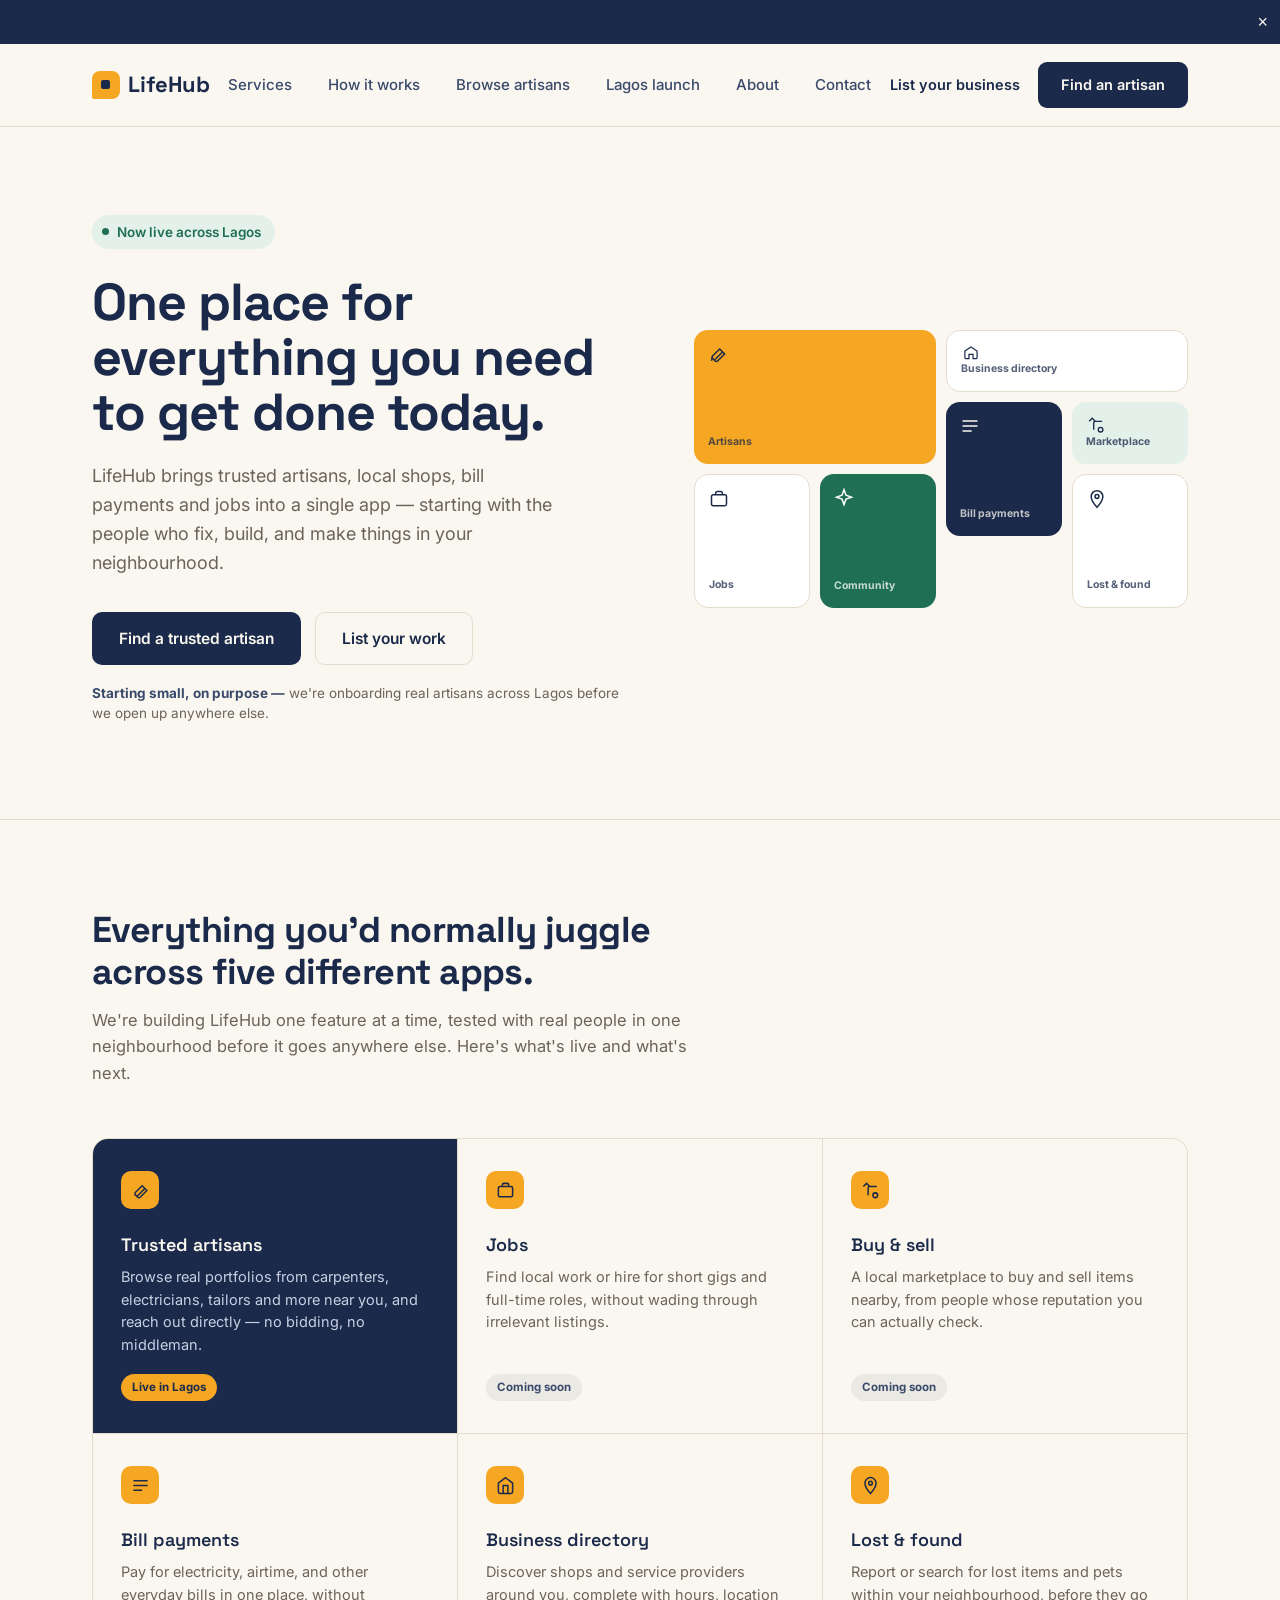
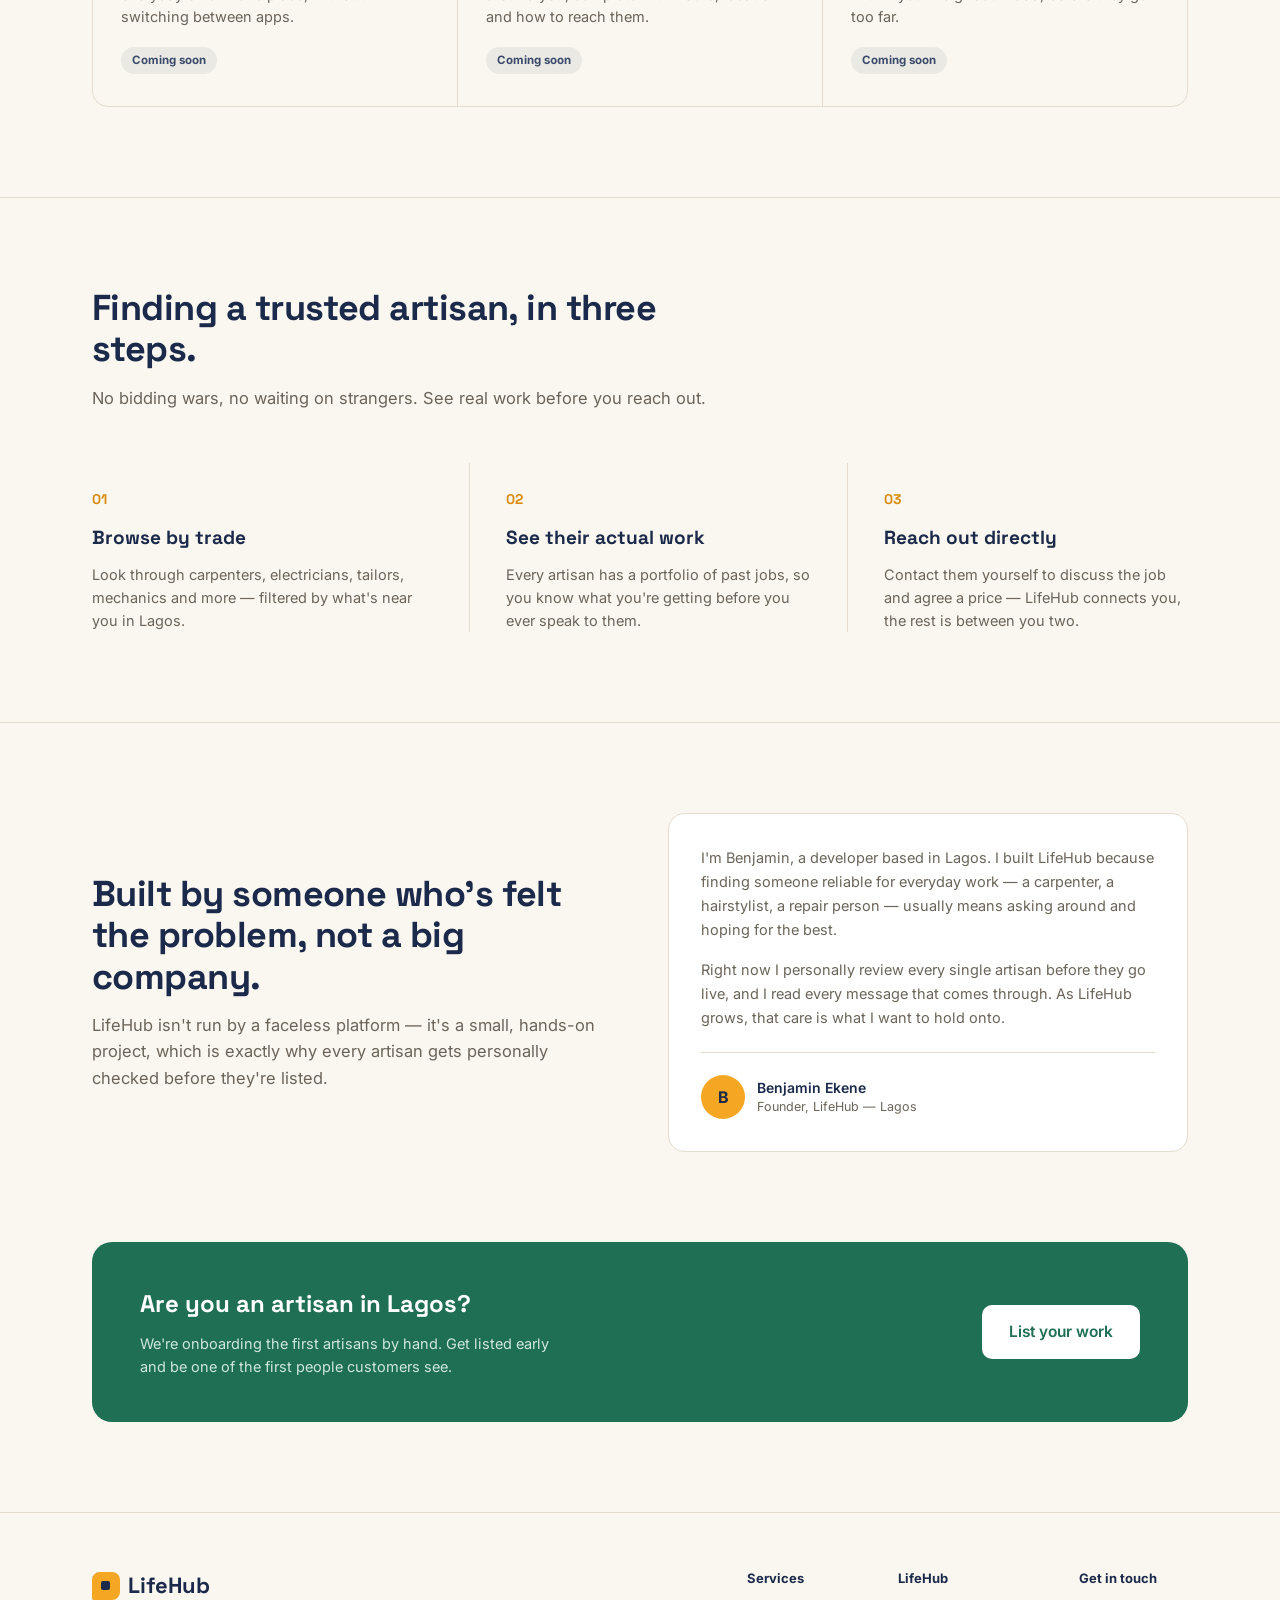
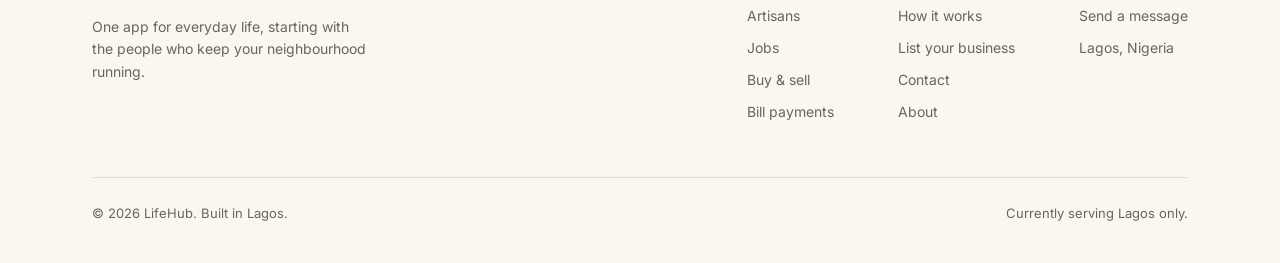
==== commit 27ebce9d: "Add scrolling announcement banner" ====
--- a/Index.html
+++ b/Index.html
@@ -24,8 +24,48 @@
 <link rel="icon" href="favicon.ico" sizes="any">
 <link rel="icon" type="image/png" href="favicon-32.png">
 <link rel="stylesheet" href="styles.css">
+
+<!-- Google Analytics -->
+<script async src="https://www.googletagmanager.com/gtag/js?id=G-Y5D6JKDTE5"></script>
+<script>
+  window.dataLayer = window.dataLayer || [];
+  function gtag(){dataLayer.push(arguments);}
+  gtag('js', new Date());
+  gtag('config', 'G-Y5D6JKDTE5');
+</script>
 </head>
 <body>
+
+  <div id="announcementBanner" style="background:#1B2A4A; color:#FAF7F0; padding:10px 0; position:relative; overflow:hidden; white-space:nowrap;">
+  <div id="bannerTrack" style="display:inline-block; padding-left:100%; animation:scrollBanner 18s linear infinite;">
+    🎉 Happy New Month! LifeHub is growing — new verified artisans joining every week. &nbsp;&nbsp;&nbsp;&nbsp;&nbsp;&nbsp;&nbsp;&nbsp; 🎉 Happy New Month! LifeHub is growing — new verified artisans joining every week.
+  </div>
+  <button id="closeBanner" style="position:absolute; right:12px; top:50%; transform:translateY(-50%); background:none; border:none; color:#FAF7F0; font-size:18px; cursor:pointer; line-height:1; z-index:2;">&times;</button>
+</div>
+
+<style>
+@keyframes scrollBanner {
+  0% { transform: translateX(0); }
+  100% { transform: translateX(-50%); }
+}
+</style>
+
+<script>
+(function () {
+  const banner = document.getElementById('announcementBanner');
+  const closeBtn = document.getElementById('closeBanner');
+  const bannerKey = 'lifehub-banner-dismissed';
+
+  if (sessionStorage.getItem(bannerKey)) {
+    banner.style.display = 'none';
+  }
+
+  closeBtn.addEventListener('click', () => {
+    banner.style.display = 'none';
+    sessionStorage.setItem(bannerKey, 'true');
+  });
+})();
+</script>
 
 <header class="site-header">
   <div class="navbar">
